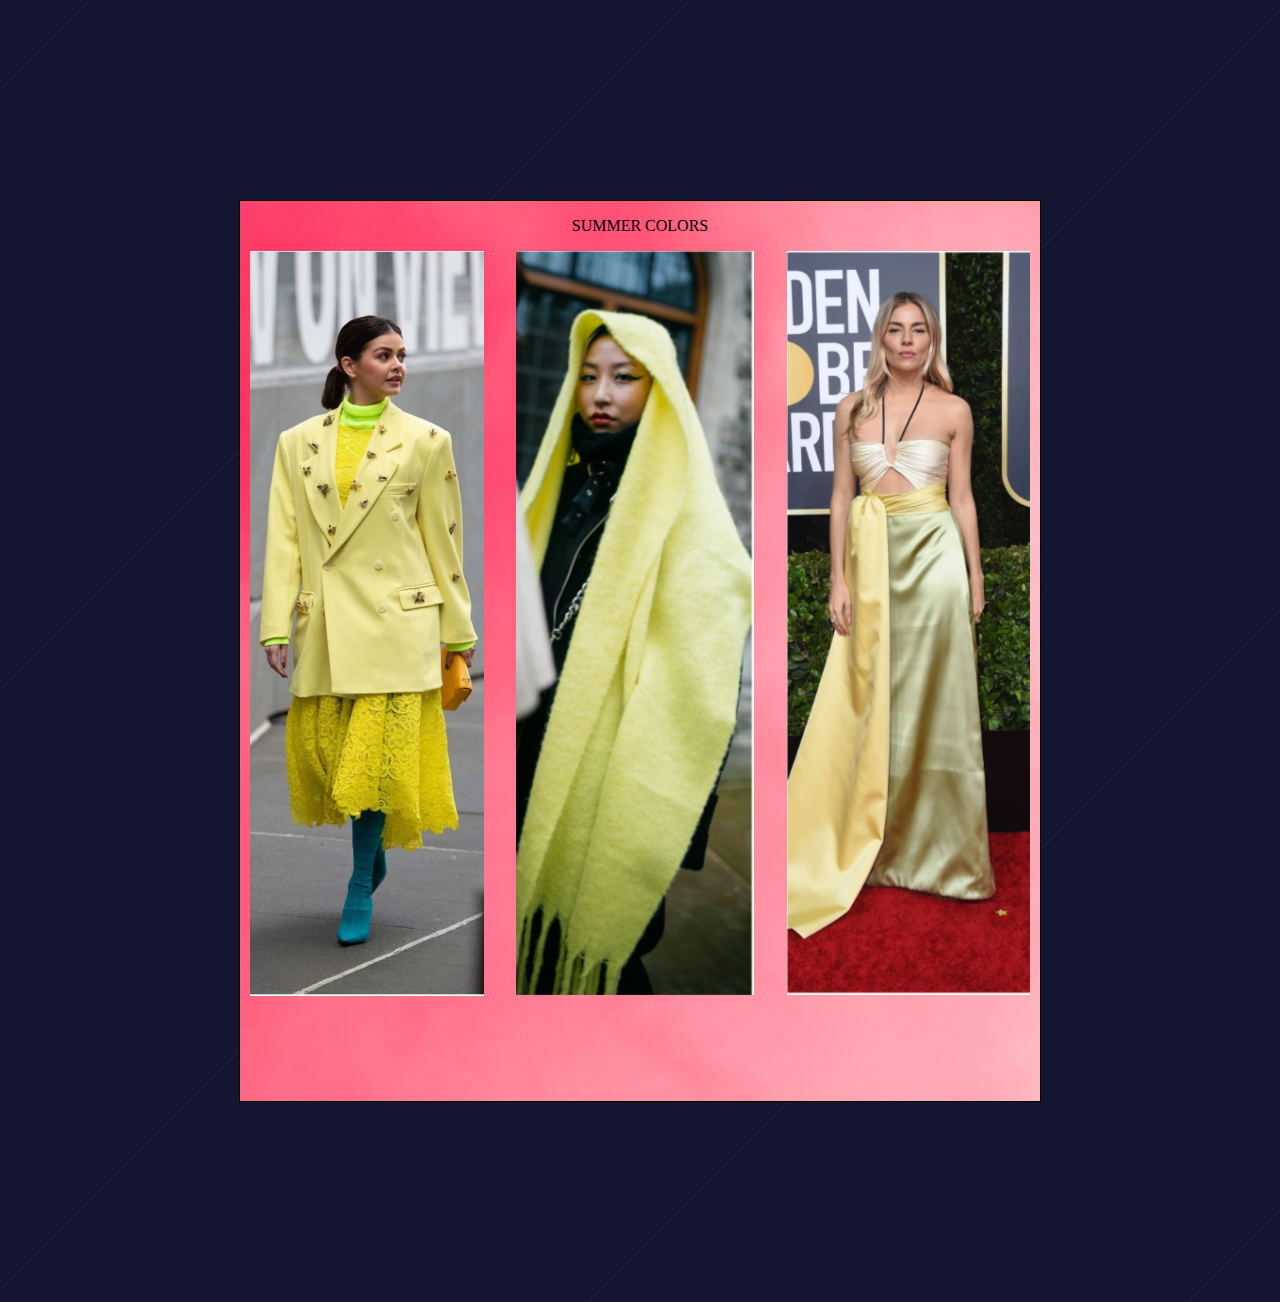
==== Index5.html @ 20bae542 "Add files via upload" ====
<!DOCTYPE html>
<html lang="en">
    <head>
        <meta charset="UTF-8">
        <meta name="viewport" content="width=device-width, initial-scale=1.0">
        <title>Балковый21П</title>
        <link rel="stylesheet" href="style5.css">
    </head>
    <body>
        <div class="t">
            <p>SUMMER COLORS</p>
            <div class="s"></div>
            <img class="s" src="img3/c1.png">
            <div class="c"></div>
            <img class="c" src="img3/c2.png">
            <div class="v"></div>
            <img class="v" src="img3/c3.png">
            <p>New Brands</p>
        </div>
    </body>
</html>
---- style5.css ----
body {
    background-color: #141530;
    background-image: url("img/pattern-lines-hero.svg");
    background-position: center;
}

.t {
    width: 800px;
    height: 900px;
    border: 1px solid black;
    margin: 200px auto;
    position: relative;
    background-image: url("img3/c4.jpg");

}
.s {
    width: auto;
    height: auto;
    background-image: url("img3/c1.png");
    position: absolute;
    left: 10px;
    top: auto;
}

.c {
    width: auto;
    height: 744px;
    background-image: url("img3/c2.png");
    position: absolute;
    left: 547px;
    top: auto;
}

.v {
    width: auto;
    height: 744px;
    background-image: url("img3/c3.png");
    position: absolute;
    left: 276px;
    bottom: auto;
}

p {
    text-align: center;
    color: black;
}
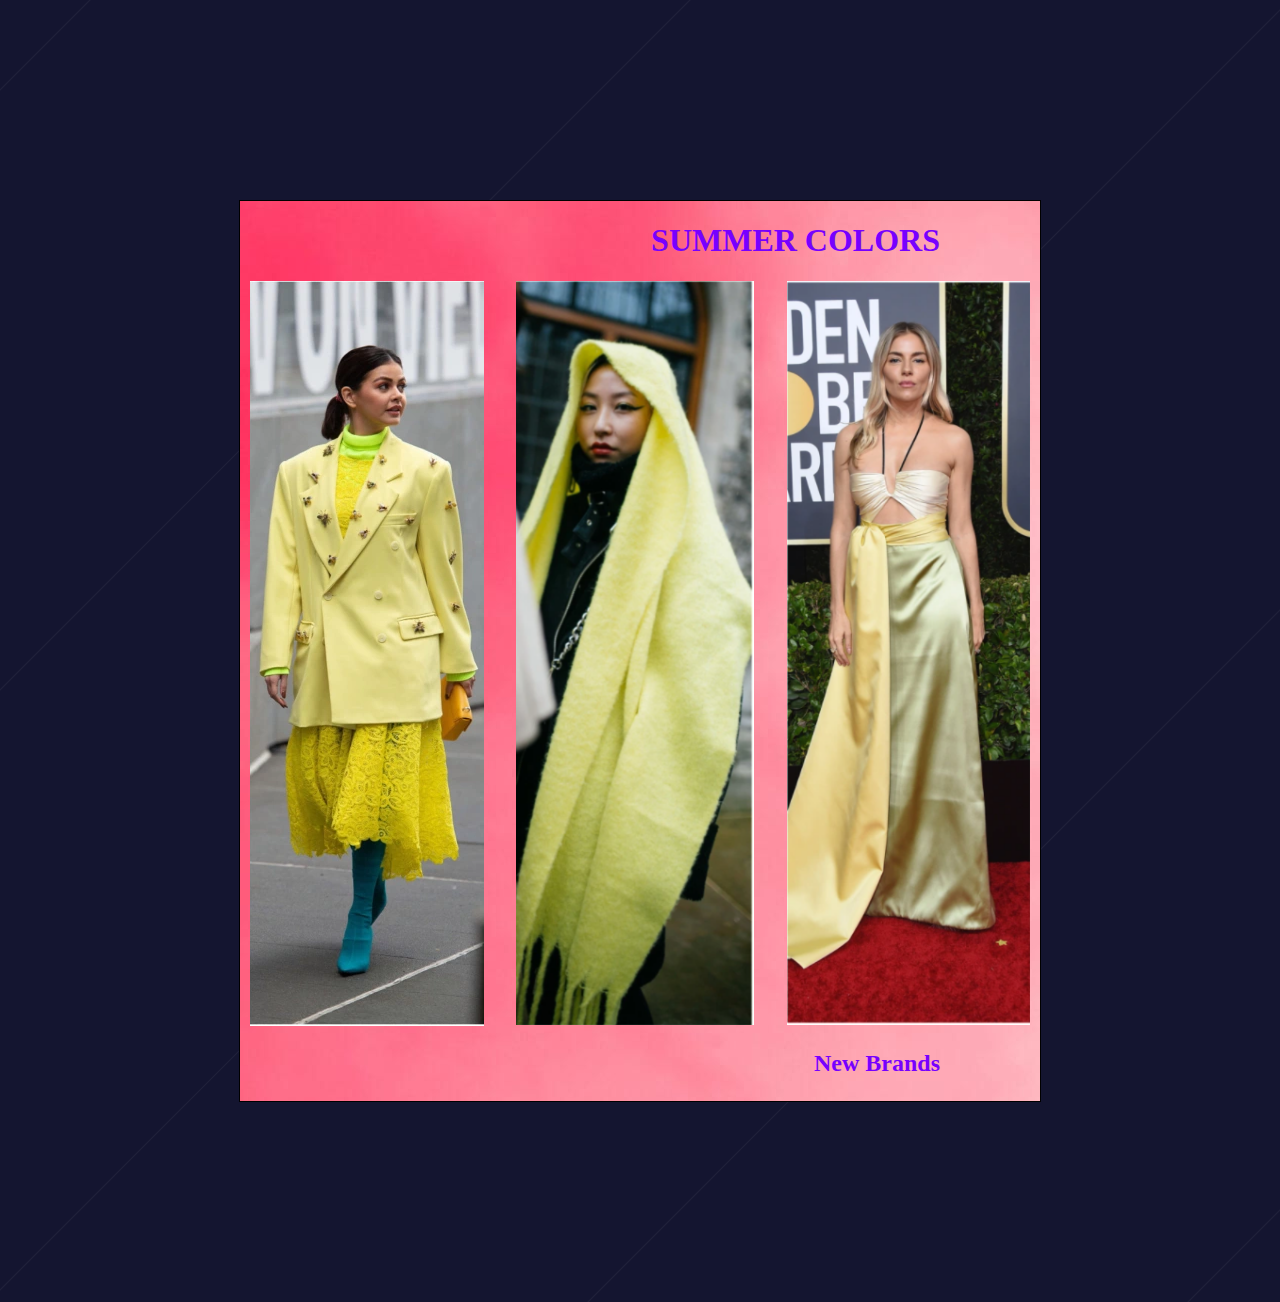
==== commit 6c8aafed: "Add files via upload" ====
--- a/Index5.html
+++ b/Index5.html
@@ -8,14 +8,11 @@
     </head>
     <body>
         <div class="t">
-            <p>SUMMER COLORS</p>
-            <div class="s"></div>
+            <h1>SUMMER COLORS</h1>
             <img class="s" src="img3/c1.png">
-            <div class="c"></div>
-            <img class="c" src="img3/c2.png">
-            <div class="v"></div>
+            <img class="c" src="img3/c2.png">    
             <img class="v" src="img3/c3.png">
-            <p>New Brands</p>
+            <h2>New Brands</h2>
         </div>
     </body>
 </html>--- a/style5.css
+++ b/style5.css
@@ -17,7 +17,7 @@
     width: auto;
     height: auto;
     background-image: url("img3/c1.png");
-    position: absolute;
+    position: relative;
     left: 10px;
     top: auto;
 }
@@ -40,8 +40,9 @@
     bottom: auto;
 }
 
-p {
-    text-align: center;
-    color: black;
+h1, h2 {
+    margin-right: 100px;
+    text-align: right; 
+    color: rgb(119, 0, 255);
 }
 
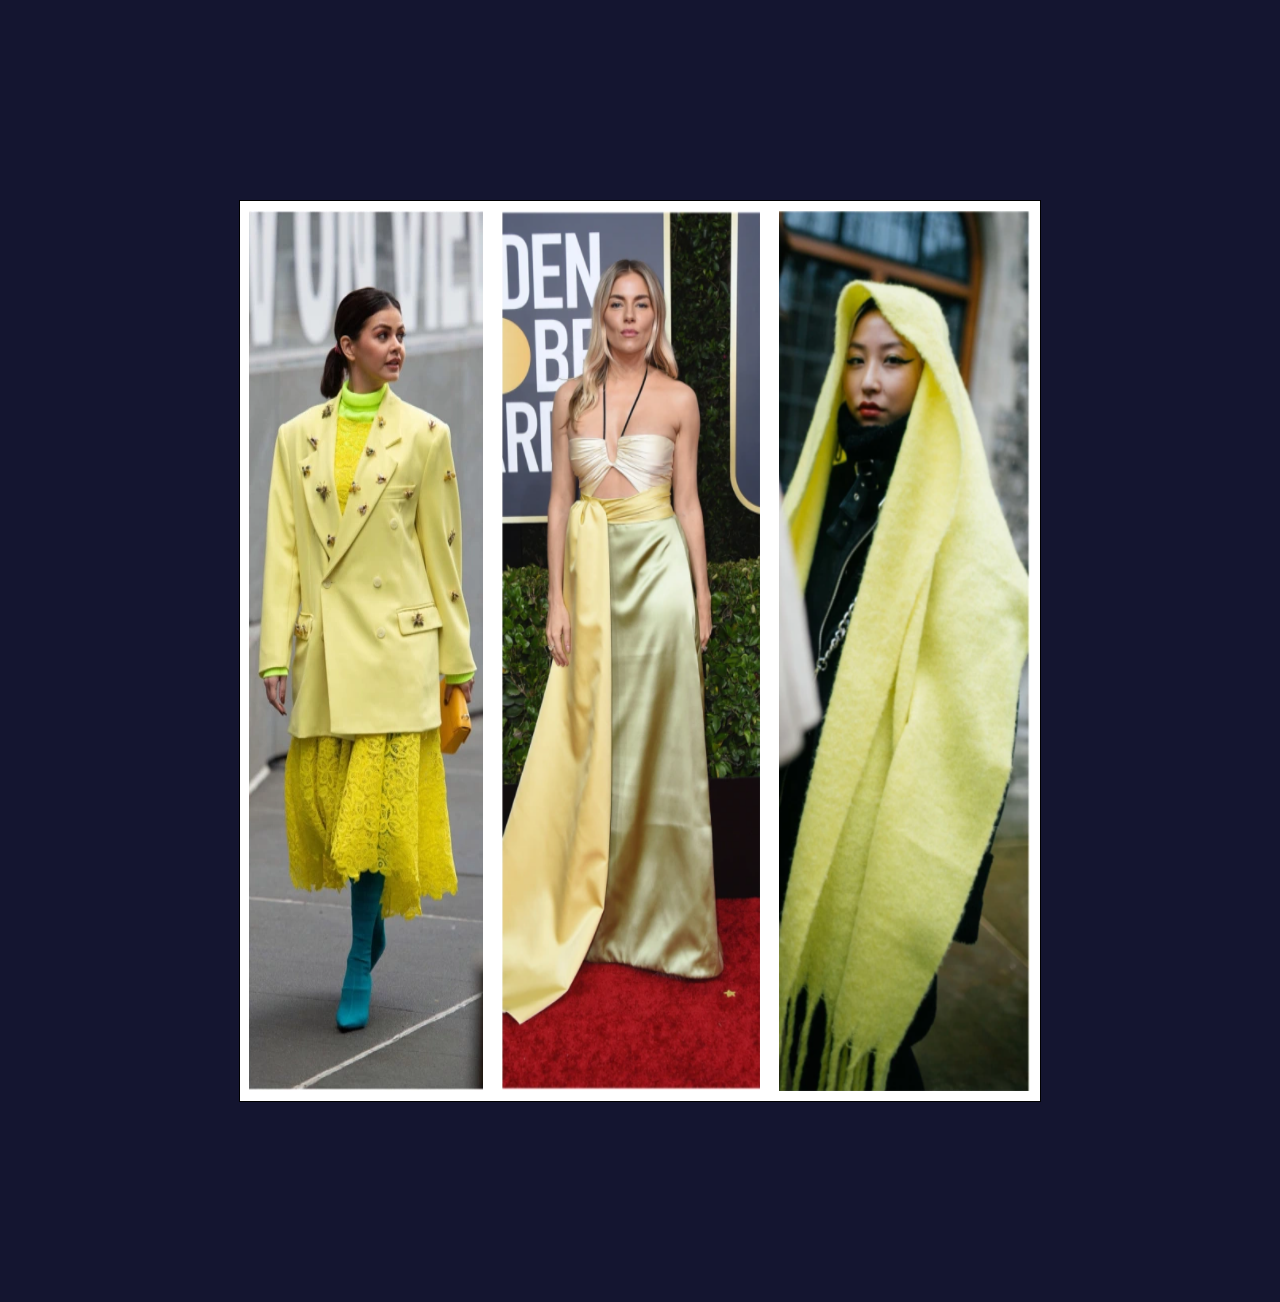
==== commit f101470b: "Add files via upload" ====
--- a/Index5.html
+++ b/Index5.html
@@ -8,11 +8,11 @@
     </head>
     <body>
         <div class="t">
-            <h1>SUMMER COLORS</h1>
+            
             <img class="s" src="img3/c1.png">
             <img class="c" src="img3/c2.png">    
             <img class="v" src="img3/c3.png">
-            <h2>New Brands</h2>
+         
         </div>
     </body>
 </html>--- a/style5.css
+++ b/style5.css
@@ -1,48 +1,45 @@
 body {
     background-color: #141530;
-    background-image: url("img/pattern-lines-hero.svg");
+    background-image: url("pattern-lines-hero.svg");
     background-position: center;
 }
 
 .t {
+    display:flex;
+    flex-wrap:wrap;
+    justify-content:space-around;
     width: 800px;
     height: 900px;
     border: 1px solid black;
     margin: 200px auto;
     position: relative;
-    background-image: url("img3/c4.jpg");
-
+    background-color: white;
 }
 .s {
+	margin: 0 0 5% 0;
     width: auto;
     height: auto;
-    background-image: url("img3/c1.png");
-    position: relative;
-    left: 10px;
-    top: auto;
+    background-image: url("c1.png");
+    margin-bottom: 10px;
+	margin-top: 10px;
 }
 
 .c {
+	margin: 0 0 5% 0;
     width: auto;
-    height: 744px;
-    background-image: url("img3/c2.png");
-    position: absolute;
-    left: 547px;
-    top: auto;
+    height: auto;
+    background-image: url("c2.png");
+    margin-bottom: 10px;
+	margin-top: 10px;
 }
 
 .v {
+	margin: 0 0 5% 0;
     width: auto;
-    height: 744px;
-    background-image: url("img3/c3.png");
-    position: absolute;
-    left: 276px;
-    bottom: auto;
+    height: auto;
+    background-image: url("c3.png");
+    margin-bottom: 10px;
+    margin-top: 10px;
 }
 
-h1, h2 {
-    margin-right: 100px;
-    text-align: right; 
-    color: rgb(119, 0, 255);
-}
 
